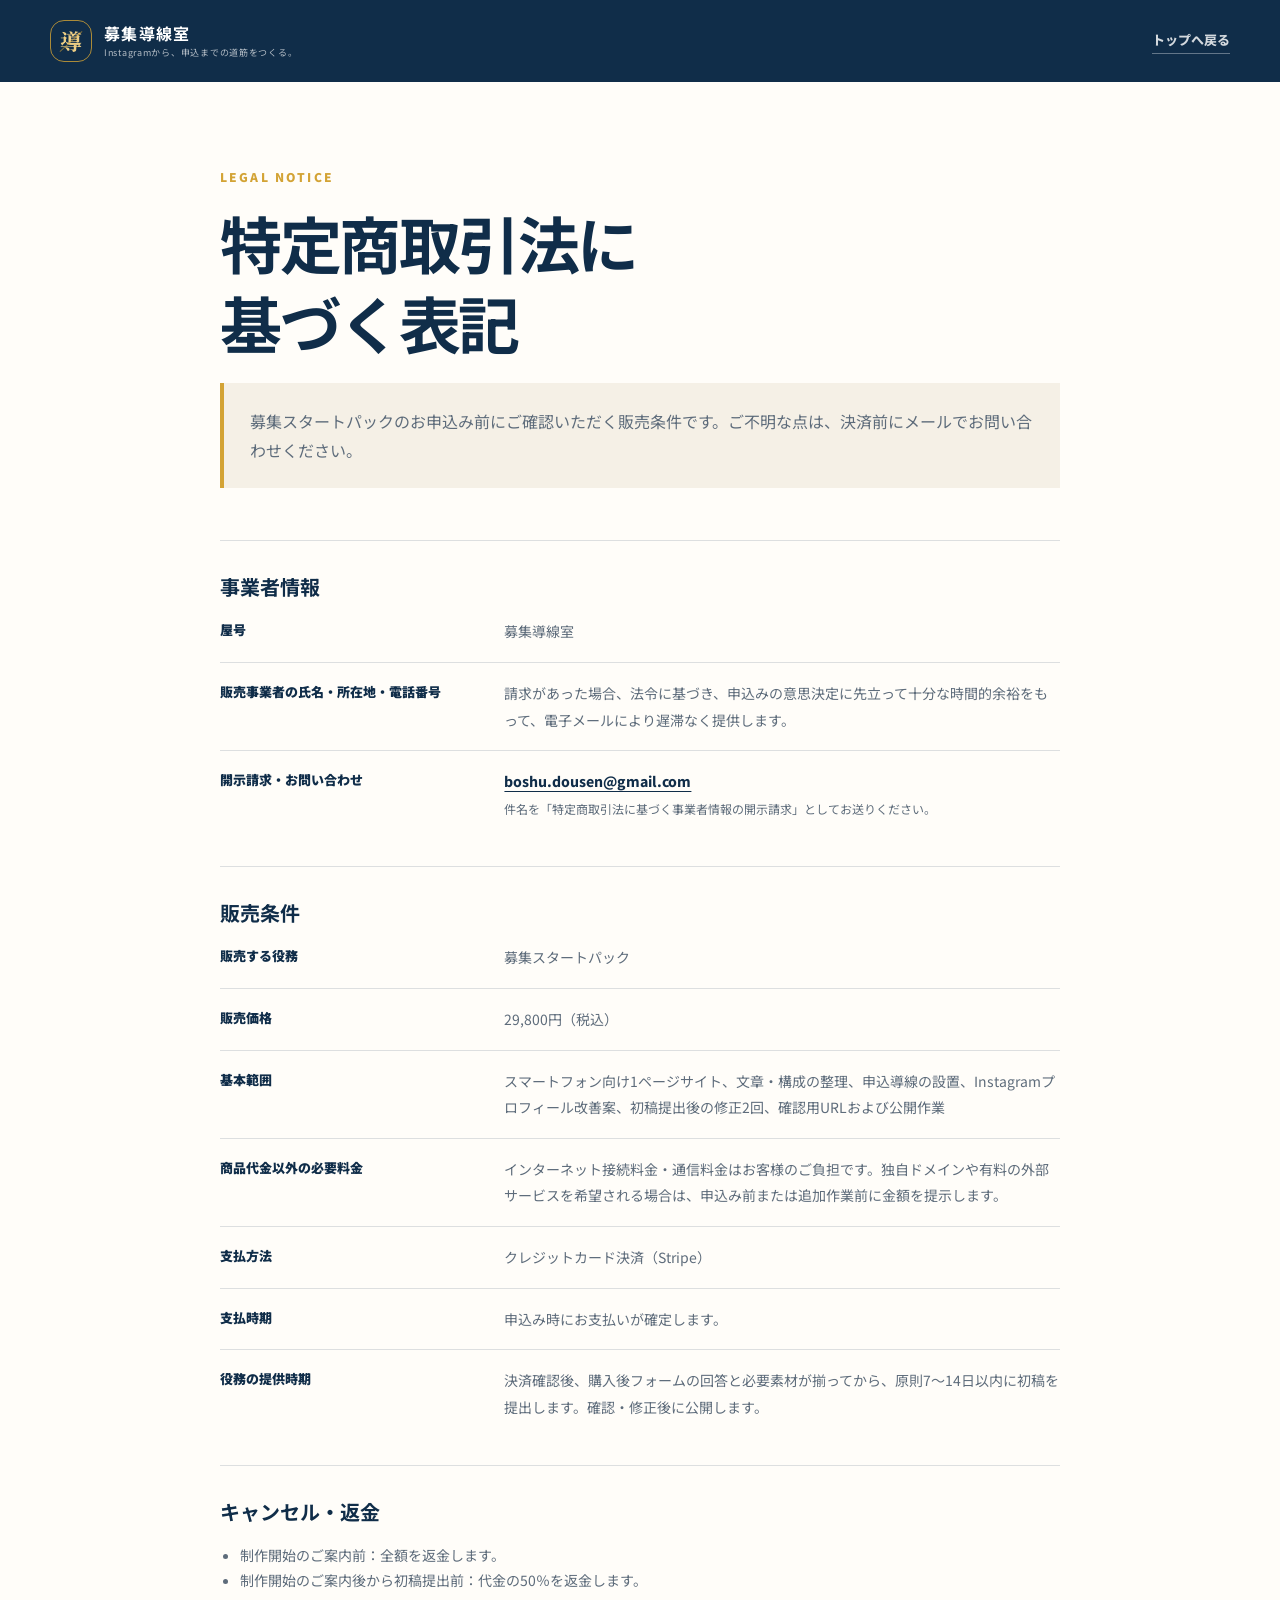
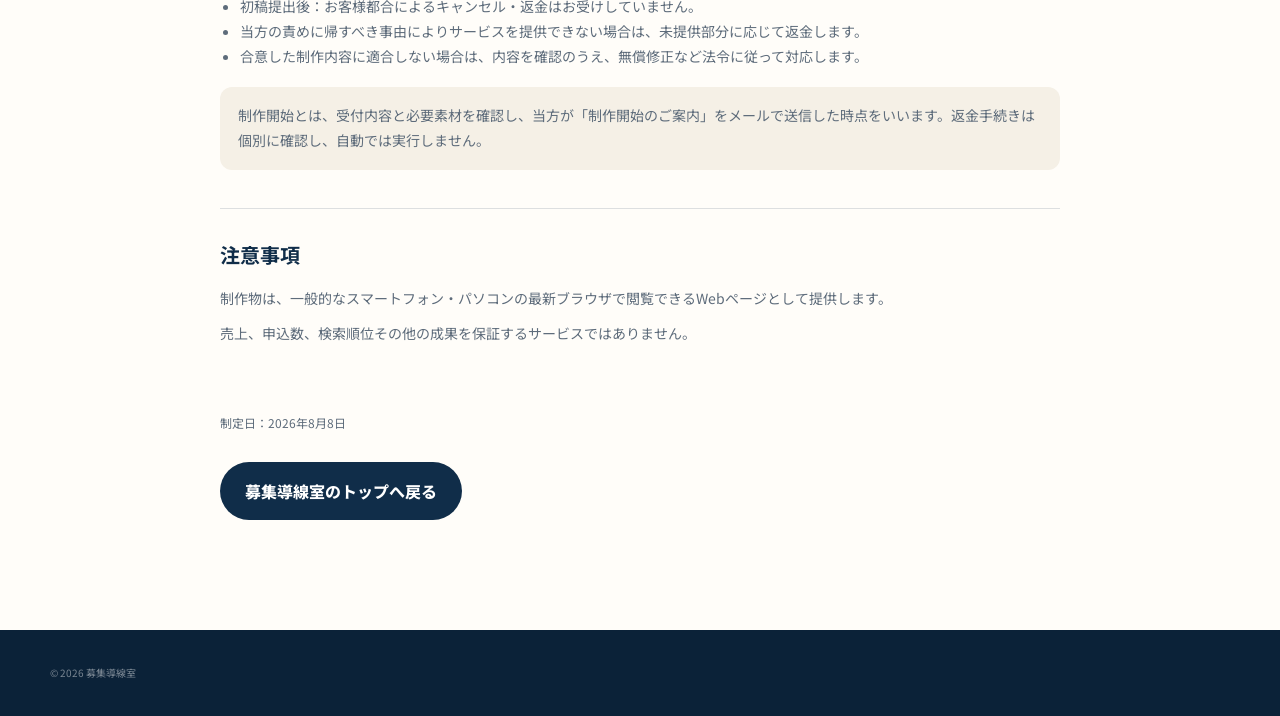
==== legal.html @ 4212cf49 "Add privacy-preserving legal notice" ====
<!doctype html>
<html lang="ja">
<head>
  <meta charset="utf-8">
  <meta name="viewport" content="width=device-width, initial-scale=1, viewport-fit=cover">
  <title>特定商取引法に基づく表記｜募集導線室</title>
  <meta name="description" content="募集導線室の販売条件、支払方法、提供時期、キャンセル・返金条件などをご案内します。">
  <meta name="theme-color" content="#102d49">
  <link rel="canonical" href="https://boshu-dousen.pages.dev/legal.html">
  <link rel="icon" href="favicon.svg" type="image/svg+xml">
  <link rel="preconnect" href="https://fonts.googleapis.com">
  <link rel="preconnect" href="https://fonts.gstatic.com" crossorigin>
  <link href="https://fonts.googleapis.com/css2?family=Noto+Sans+JP:wght@400;500;600;700;800;900&amp;family=Noto+Serif+JP:wght@600;700&amp;display=swap" rel="stylesheet">
  <link rel="stylesheet" href="styles.css?v=30">
</head>
<body class="policy-page">
  <a class="skip-link" href="#main">本文へ移動</a>
  <header class="policy-header">
    <div class="wrap policy-header-inner">
      <a class="brand" href="/" aria-label="募集導線室 トップへ戻る">
        <span class="brand-mark" aria-hidden="true">導</span>
        <span class="brand-copy"><strong>募集導線室</strong><small>Instagramから、申込までの道筋をつくる。</small></span>
      </a>
      <a class="policy-back" href="/">トップへ戻る</a>
    </div>
  </header>

  <main id="main" class="policy-main">
    <article class="wrap policy-article commerce-article">
      <p class="section-label">LEGAL NOTICE</p>
      <h1>特定商取引法に<br>基づく表記</h1>
      <p class="policy-lead">募集スタートパックのお申込み前にご確認いただく販売条件です。ご不明な点は、決済前にメールでお問い合わせください。</p>

      <section>
        <h2>事業者情報</h2>
        <dl class="commerce-list">
          <div><dt>屋号</dt><dd>募集導線室</dd></div>
          <div><dt>販売事業者の氏名・所在地・電話番号</dt><dd>請求があった場合、法令に基づき、申込みの意思決定に先立って十分な時間的余裕をもって、電子メールにより遅滞なく提供します。</dd></div>
          <div><dt>開示請求・お問い合わせ</dt><dd><a href="mailto:boshu.dousen@gmail.com?subject=%E7%89%B9%E5%AE%9A%E5%95%86%E5%8F%96%E5%BC%95%E6%B3%95%E3%81%AB%E5%9F%BA%E3%81%A5%E3%81%8F%E4%BA%8B%E6%A5%AD%E8%80%85%E6%83%85%E5%A0%B1%E3%81%AE%E9%96%8B%E7%A4%BA%E8%AB%8B%E6%B1%82">boshu.dousen@gmail.com</a><br><small>件名を「特定商取引法に基づく事業者情報の開示請求」としてお送りください。</small></dd></div>
        </dl>
      </section>

      <section>
        <h2>販売条件</h2>
        <dl class="commerce-list">
          <div><dt>販売する役務</dt><dd>募集スタートパック</dd></div>
          <div><dt>販売価格</dt><dd>29,800円（税込）</dd></div>
          <div><dt>基本範囲</dt><dd>スマートフォン向け1ページサイト、文章・構成の整理、申込導線の設置、Instagramプロフィール改善案、初稿提出後の修正2回、確認用URLおよび公開作業</dd></div>
          <div><dt>商品代金以外の必要料金</dt><dd>インターネット接続料金・通信料金はお客様のご負担です。独自ドメインや有料の外部サービスを希望される場合は、申込み前または追加作業前に金額を提示します。</dd></div>
          <div><dt>支払方法</dt><dd>クレジットカード決済（Stripe）</dd></div>
          <div><dt>支払時期</dt><dd>申込み時にお支払いが確定します。</dd></div>
          <div><dt>役務の提供時期</dt><dd>決済確認後、購入後フォームの回答と必要素材が揃ってから、原則7〜14日以内に初稿を提出します。確認・修正後に公開します。</dd></div>
        </dl>
      </section>

      <section>
        <h2>キャンセル・返金</h2>
        <ul>
          <li>制作開始のご案内前：全額を返金します。</li>
          <li>制作開始のご案内後から初稿提出前：代金の50％を返金します。</li>
          <li>初稿提出後：お客様都合によるキャンセル・返金はお受けしていません。</li>
          <li>当方の責めに帰すべき事由によりサービスを提供できない場合は、未提供部分に応じて返金します。</li>
          <li>合意した制作内容に適合しない場合は、内容を確認のうえ、無償修正など法令に従って対応します。</li>
        </ul>
        <p class="commerce-note">制作開始とは、受付内容と必要素材を確認し、当方が「制作開始のご案内」をメールで送信した時点をいいます。返金手続きは個別に確認し、自動では実行しません。</p>
      </section>

      <section>
        <h2>注意事項</h2>
        <p>制作物は、一般的なスマートフォン・パソコンの最新ブラウザで閲覧できるWebページとして提供します。</p>
        <p>売上、申込数、検索順位その他の成果を保証するサービスではありません。</p>
      </section>

      <p class="policy-date">制定日：2026年8月8日</p>
      <a class="button button-navy" href="/">募集導線室のトップへ戻る</a>
    </article>
  </main>

  <footer class="site-footer policy-footer">
    <div class="wrap">
      <p>© 2026 募集導線室</p>
    </div>
  </footer>
</body>
</html>
---- styles.css ----
:root {
  --navy: #102d49;
  --navy-2: #0b2238;
  --navy-3: #183b5d;
  --gold: #d3a335;
  --gold-2: #efcf84;
  --ivory: #f5f0e6;
  --ivory-2: #ece4d5;
  --paper: #fffdf9;
  --white: #ffffff;
  --ink: #102d49;
  --muted: #5e6c7b;
  --line: rgba(16,45,73,.14);
  --shadow: 0 18px 55px rgba(10,33,54,.12);
  --radius: 26px;
  --wrap: min(1180px, calc(100% - 48px));
  --font-sans: "Noto Sans JP", system-ui, -apple-system, BlinkMacSystemFont, "Segoe UI", sans-serif;
  --font-serif: "Noto Serif JP", serif;
}

* { box-sizing: border-box; }
html { scroll-behavior: smooth; overflow-x: clip; }
body { margin: 0; overflow-x: clip; font-family: var(--font-sans); color: var(--ink); background: var(--paper); line-height: 1.8; -webkit-font-smoothing: antialiased; }
body.menu-open { overflow: hidden; }
a { color: inherit; text-decoration: none; }
img, svg { display: block; max-width: 100%; }
button { font: inherit; }
h1,h2,h3,p { margin-top: 0; }
ul,ol { margin-top: 0; }
.wrap { width: var(--wrap); margin-inline: auto; }
.sr-only { position: absolute; width: 1px; height: 1px; padding: 0; margin: -1px; overflow: hidden; clip: rect(0,0,0,0); white-space: nowrap; border: 0; }
.skip-link { position: fixed; left: 12px; top: -100px; z-index: 9999; background: var(--gold); color: var(--navy); padding: 10px 16px; border-radius: 8px; font-weight: 800; }
.skip-link:focus { top: 12px; }

.site-header { position: fixed; inset: 0 0 auto; z-index: 1000; background: rgba(16,45,73,.9); backdrop-filter: blur(18px); border-bottom: 1px solid rgba(255,255,255,.08); color: var(--white); transition: .25s ease; }
.site-header.scrolled { box-shadow: 0 8px 30px rgba(0,0,0,.14); }
.header-inner { width: min(1240px, calc(100% - 36px)); min-height: 82px; margin: auto; display: flex; align-items: center; justify-content: space-between; gap: 28px; }
.brand { display: inline-flex; align-items: center; gap: 12px; }
.brand-mark { width: 42px; height: 42px; border: 1px solid rgba(211,163,53,.8); border-radius: 14px; display: grid; place-items: center; color: var(--gold-2); font-family: var(--font-serif); font-size: 22px; font-weight: 700; position: relative; overflow: hidden; }
.brand-mark::after { content: ""; position: absolute; width: 30px; height: 1px; background: var(--gold); transform: rotate(-42deg); opacity: .55; }
.brand-copy { display: grid; line-height: 1.2; }
.brand-copy strong { font-size: 16px; letter-spacing: .08em; }
.brand-copy small { margin-top: 5px; font-size: 9px; letter-spacing: .08em; color: rgba(255,255,255,.68); }
.global-nav { display: flex; align-items: center; gap: 24px; font-size: 13px; font-weight: 700; }
.global-nav > a:not(.nav-cta) { color: rgba(255,255,255,.78); transition: color .2s ease; }
.global-nav > a:not(.nav-cta):hover { color: var(--gold-2); }
.nav-cta { background: var(--gold); color: var(--navy); padding: 11px 18px; border-radius: 999px; }
.menu-button { display: none; width: 44px; height: 44px; border: 0; background: transparent; position: relative; }
.menu-button span:not(.sr-only) { position: absolute; left: 9px; width: 26px; height: 2px; background: var(--white); border-radius: 3px; transition: .25s ease; }
.menu-button span:nth-child(1) { top: 13px; }
.menu-button span:nth-child(2) { top: 21px; }
.menu-button span:nth-child(3) { top: 29px; }
.menu-button[aria-expanded="true"] span:nth-child(1) { transform: translateY(8px) rotate(45deg); }
.menu-button[aria-expanded="true"] span:nth-child(2) { opacity: 0; }
.menu-button[aria-expanded="true"] span:nth-child(3) { transform: translateY(-8px) rotate(-45deg); }

.section-dark { background: var(--navy); color: var(--white); }
.section-light { background: var(--paper); }
.section-ivory { background: var(--ivory); }
.section-gold { background: var(--gold); color: var(--navy); }
.section-label { margin-bottom: 14px; font-size: 12px; font-weight: 900; letter-spacing: .18em; color: var(--gold); }
.section-label-gold { color: var(--gold-2); }
.section-heading { max-width: 820px; margin-bottom: 56px; }
.section-heading h2 { margin-bottom: 20px; font-size: clamp(34px, 5vw, 60px); line-height: 1.35; letter-spacing: -.04em; font-weight: 900; }
.section-heading h2 em { font-style: normal; color: var(--gold); }
.section-heading > p:last-child { max-width: 720px; color: var(--muted); font-size: 16px; }
.section-dark .section-heading > p:last-child { color: rgba(255,255,255,.7); }
.section-heading-row { max-width: none; display: grid; grid-template-columns: 1.1fr .9fr; align-items: end; gap: 80px; }
.section-heading-row > p:last-child { margin-bottom: 11px; }

.hero { position: relative; overflow: hidden; padding: 178px 0 48px; }
.hero::before { content: ""; position: absolute; inset: 0; background: radial-gradient(circle at 76% 22%, rgba(211,163,53,.16), transparent 28%), linear-gradient(115deg, transparent 54%, rgba(255,255,255,.025) 54% 55%, transparent 55%); pointer-events: none; }
.hero-grid { position: relative; display: grid; grid-template-columns: 1.05fr .95fr; align-items: center; min-height: 600px; gap: 48px; }
.eyebrow { display: flex; align-items: center; gap: 12px; margin-bottom: 24px; color: var(--gold-2); font-size: 13px; font-weight: 800; letter-spacing: .12em; }
.eyebrow span { width: 36px; height: 1px; background: var(--gold); }
.hero h1 { margin-bottom: 28px; font-size: clamp(48px, 6.3vw, 80px); line-height: 1.22; letter-spacing: -.055em; font-weight: 900; }
.hero h1 em { display: inline-block; font-style: normal; color: var(--gold-2); }
.hero-lead { max-width: 650px; color: rgba(255,255,255,.78); font-size: 17px; line-height: 2; }
.hero-actions { display: flex; align-items: center; gap: 28px; margin-top: 38px; }
.button { min-height: 54px; padding: 14px 24px; border: 1px solid transparent; border-radius: 999px; display: inline-flex; justify-content: center; align-items: center; gap: 14px; font-weight: 800; cursor: pointer; transition: transform .2s ease, box-shadow .2s ease, background .2s ease; }
.button:hover { transform: translateY(-2px); }
.button-gold { background: var(--gold); color: var(--navy); box-shadow: 0 12px 28px rgba(211,163,53,.18); }
.button-gold:hover { background: var(--gold-2); box-shadow: 0 16px 36px rgba(211,163,53,.26); }
.button-navy { background: var(--navy); color: var(--white); }
.button-white { background: rgba(255,255,255,.8); color: var(--navy); border-color: rgba(16,45,73,.12); }
.button-outline-light { background: transparent; border-color: rgba(255,255,255,.26); color: var(--white); }
.button-outline-light:hover { border-color: var(--gold); background: rgba(255,255,255,.04); }
.button-full { width: 100%; }
.price-card .button + .button { margin-top: 10px; }
.text-link { font-size: 14px; font-weight: 800; color: rgba(255,255,255,.75); border-bottom: 1px solid rgba(255,255,255,.24); padding-bottom: 4px; }
.microcopy { margin: 18px 0 0; color: rgba(255,255,255,.52); font-size: 12px; }
.hero-visual { min-height: 550px; position: relative; }
.orbit { position: absolute; border: 1px solid rgba(211,163,53,.28); border-radius: 50%; }
.orbit-one { width: 470px; height: 470px; top: 28px; right: 5px; }
.orbit-two { width: 340px; height: 340px; top: 95px; right: 70px; border-style: dashed; }
.hero-card { position: absolute; z-index: 2; width: 190px; min-height: 132px; padding: 24px; border: 1px solid rgba(255,255,255,.18); background: rgba(255,255,255,.08); backdrop-filter: blur(12px); border-radius: 22px; box-shadow: 0 20px 55px rgba(0,0,0,.15); }
.hero-card strong { display: block; font-size: 20px; margin: 9px 0 3px; }
.hero-card small { color: rgba(255,255,255,.65); }
.card-kicker { color: var(--gold-2); font-size: 11px; font-weight: 900; letter-spacing: .18em; }
.card-instagram { top: 55px; left: 12px; transform: rotate(-3deg); }
.card-page { top: 190px; right: 38px; transform: rotate(2deg); background: rgba(211,163,53,.15); }
.card-apply { bottom: 34px; left: 76px; transform: rotate(-1deg); }
.route-svg { position: absolute; inset: 0; width: 100%; height: 100%; }
.route-svg path { fill: none; stroke: var(--gold); stroke-width: 2.5; stroke-dasharray: 6 9; }
.route-svg circle { fill: var(--gold-2); }
.price-ticket { position: absolute; z-index: 3; right: 2px; bottom: 20px; width: 215px; padding: 20px; border-radius: 20px; background: var(--ivory); color: var(--navy); box-shadow: var(--shadow); transform: rotate(3deg); }
.price-ticket > span { font-size: 11px; font-weight: 800; }
.price-ticket > strong { display: block; margin: 7px 0 13px; font-size: 31px; line-height: 1.2; }
.price-ticket > strong small { font-size: 11px; }
.price-ticket > div { display: flex; gap: 5px; flex-wrap: wrap; }
.price-ticket b { padding: 4px 8px; border-radius: 99px; background: var(--navy); color: var(--white); font-size: 8px; }
.hero-proof { position: relative; margin-top: 45px; display: grid; grid-template-columns: repeat(4,1fr); border-top: 1px solid rgba(255,255,255,.14); border-bottom: 1px solid rgba(255,255,255,.14); }
.hero-proof > div { padding: 23px 20px; display: flex; align-items: center; gap: 12px; border-right: 1px solid rgba(255,255,255,.12); }
.hero-proof > div:last-child { border-right: 0; }
.hero-proof span { color: var(--gold); font-size: 10px; font-weight: 900; }
.hero-proof strong { font-size: 13px; }

.problem { padding: 120px 0; }
.problem-grid { display: grid; grid-template-columns: repeat(3,1fr); gap: 18px; }
.problem-card { min-height: 220px; padding: 30px; border: 1px solid var(--line); border-radius: var(--radius); background: var(--white); transition: transform .25s ease, box-shadow .25s ease, border-color .25s ease; }
.problem-card:hover { transform: translateY(-5px); box-shadow: var(--shadow); border-color: rgba(211,163,53,.4); }
.problem-card > span { color: var(--gold); font-size: 12px; font-weight: 900; }
.problem-card h3 { margin: 34px 0 12px; font-size: 19px; line-height: 1.55; }
.problem-card p { color: var(--muted); font-size: 13px; }
.problem-card-accent { background: var(--navy); color: var(--white); border-color: transparent; }
.problem-card-accent p { color: rgba(255,255,255,.65); }

.outcome { padding: 120px 0; }
.outcome-grid { display: grid; grid-template-columns: .9fr 1.1fr; gap: 85px; align-items: center; }
.outcome-route { padding: 28px; border-radius: 34px; background: var(--white); box-shadow: var(--shadow); }
.outcome-route article { padding: 18px 22px; border: 1px solid var(--line); border-radius: 18px; display: grid; grid-template-columns: 80px 1fr; column-gap: 16px; align-items: center; }
.outcome-route article span { grid-row: 1 / span 2; color: var(--gold); font-size: 10px; font-weight: 900; letter-spacing: .1em; }
.outcome-route h3 { margin: 0; font-size: 18px; }
.outcome-route p { margin: 2px 0 0; color: var(--muted); font-size: 12px; }
.outcome-route > i { display: block; text-align: center; height: 24px; color: var(--gold); font-style: normal; }
.outcome-route .outcome-final { background: var(--navy); color: var(--white); border-color: transparent; }
.outcome-route .outcome-final p { color: rgba(255,255,255,.65); }

.service { padding: 120px 0; }
.service-grid { display: grid; grid-template-columns: repeat(3,1fr); gap: 18px; }
.service-card { position: relative; min-height: 272px; padding: 32px; border: 1px solid var(--line); border-radius: var(--radius); background: var(--white); overflow: hidden; }
.service-no { position: absolute; top: 24px; right: 26px; color: rgba(16,45,73,.22); font-size: 12px; font-weight: 900; }
.service-icon { width: 52px; height: 52px; display: grid; place-items: center; border-radius: 17px; background: var(--navy); color: var(--gold-2); font-size: 18px; font-weight: 900; }
.service-card h3 { margin: 28px 0 12px; font-size: 20px; }
.service-card p { color: var(--muted); font-size: 13px; }
.service-card-wide { grid-column: span 3; min-height: auto; display: grid; grid-template-columns: 52px 1fr; gap: 24px; align-items: center; background: var(--ivory); }
.service-card-wide h3 { margin: 0 0 8px; }

.works { padding: 120px 0; }
.works-grid { display: grid; grid-template-columns: repeat(2,1fr); gap: 26px; }
.work-card { overflow: hidden; border-radius: 30px; background: var(--navy-3); border: 1px solid rgba(255,255,255,.11); }
.work-preview { margin: 18px; height: 365px; border-radius: 22px; overflow: hidden; box-shadow: 0 24px 65px rgba(0,0,0,.22); }
.browser-bar { height: 34px; display: flex; align-items: center; gap: 6px; padding-inline: 14px; background: rgba(255,255,255,.86); }
.browser-bar i { width: 7px; height: 7px; border-radius: 50%; background: rgba(16,45,73,.2); }
.mini-site { height: calc(100% - 34px); padding: 42px 38px; }
.work-preview-green .mini-site { background: linear-gradient(145deg, #eff5eb, #dcead4); color: #23442f; }
.work-preview-blue .mini-site { background: linear-gradient(145deg, #0e315a, #091d36); color: white; }
.mini-label { display: block; margin-bottom: 26px; font-size: 10px; letter-spacing: .12em; font-weight: 900; opacity: .72; }
.mini-site strong { display: block; font-size: clamp(25px, 3.4vw, 38px); line-height: 1.35; }
.mini-site p { margin: 18px 0 24px; font-size: 12px; opacity: .72; }
.mini-site b { display: inline-block; padding: 10px 15px; border-radius: 999px; background: var(--gold); color: var(--navy); font-size: 10px; }
.work-body { padding: 18px 34px 38px; }
.work-meta { display: flex; gap: 8px; margin-bottom: 16px; }
.work-meta span { padding: 5px 10px; border-radius: 99px; background: rgba(255,255,255,.09); color: var(--gold-2); font-size: 9px; font-weight: 800; }
.work-body h3 { margin-bottom: 14px; font-size: 27px; }
.work-body > p { color: rgba(255,255,255,.68); font-size: 13px; }
.work-body ul { padding-left: 18px; margin: 20px 0 28px; color: rgba(255,255,255,.86); font-size: 13px; }

.change { padding: 120px 0; }
.change-table { overflow: hidden; border: 1px solid rgba(16,45,73,.12); border-radius: 28px; background: var(--white); box-shadow: var(--shadow); }
.change-head, .change-row { display: grid; grid-template-columns: 1fr 1fr; }
.change-head span { padding: 18px 28px; font-weight: 900; background: var(--navy); color: var(--white); }
.change-head span:last-child { background: var(--gold); color: var(--navy); }
.change-row > div { padding: 25px 28px; border-bottom: 1px solid var(--line); font-weight: 700; }
.change-row > div:first-child { border-right: 1px solid var(--line); color: var(--muted); }
.change-row:last-child > div { border-bottom: 0; }
.change-row i { width: 28px; height: 28px; margin-right: 12px; display: inline-grid; place-items: center; border-radius: 50%; background: rgba(16,45,73,.08); font-style: normal; }
.change-row > div:last-child i { background: var(--gold); color: var(--navy); }

.fit { padding: 120px 0; }
.fit-grid { display: grid; grid-template-columns: repeat(2,1fr); gap: 22px; }
.fit-panel { padding: 46px; border-radius: 30px; }
.fit-panel h2 { font-size: 30px; line-height: 1.45; }
.fit-panel ul { list-style: none; padding: 0; margin: 30px 0 0; }
.fit-panel li { padding: 13px 0 13px 36px; position: relative; border-bottom: 1px solid rgba(16,45,73,.1); font-weight: 700; }
.fit-panel li::before { position: absolute; left: 0; top: 13px; width: 23px; height: 23px; display: grid; place-items: center; border-radius: 50%; font-size: 12px; font-weight: 900; }
.fit-yes { background: var(--ivory); }
.fit-yes li::before { content: "✓"; background: var(--gold); }
.fit-no { border: 1px solid var(--line); background: var(--white); }
.fit-no li::before { content: "−"; background: rgba(16,45,73,.08); }
.fit-no > p:last-child { margin: 26px 0 0; color: var(--muted); font-size: 12px; }

.price { padding: 120px 0; }
.price-grid { display: grid; grid-template-columns: .9fr 1.1fr; gap: 80px; align-items: center; }
.price-copy h2 { font-size: clamp(38px, 5.5vw, 64px); line-height: 1.35; letter-spacing: -.04em; }
.price-copy h2 em { font-style: normal; color: var(--gold-2); }
.price-copy > p { color: rgba(255,255,255,.7); }
.price-notes { display: flex; flex-wrap: wrap; gap: 8px; margin-top: 30px; }
.price-notes span { padding: 8px 12px; border: 1px solid rgba(255,255,255,.18); border-radius: 99px; font-size: 11px; font-weight: 800; }
.price-card { padding: 42px; border-radius: 32px; background: var(--ivory); color: var(--navy); box-shadow: 0 28px 75px rgba(0,0,0,.22); }
.price-card-top { display: flex; justify-content: space-between; align-items: center; gap: 20px; }
.price-card-top > span { font-size: 18px; font-weight: 900; }
.price-card-top b { padding: 6px 10px; border-radius: 99px; background: var(--gold); font-size: 10px; }
.price-main { display: flex; align-items: flex-end; gap: 10px; margin: 20px 0 28px; }
.price-main strong { font-size: clamp(58px, 7vw, 82px); line-height: 1; letter-spacing: -.05em; }
.price-main span { padding-bottom: 7px; font-size: 12px; font-weight: 800; line-height: 1.4; }
.price-card ul { list-style: none; padding: 0; margin-bottom: 30px; display: grid; grid-template-columns: 1fr 1fr; gap: 12px; }
.price-card li { padding-left: 25px; position: relative; font-size: 12px; font-weight: 700; }
.price-card li::before { content: "✓"; position: absolute; left: 0; color: var(--gold); font-weight: 900; }
.price-card > p:last-child { margin: 16px 0 0; text-align: center; color: var(--muted); font-size: 10px; }
.extra-cost { margin-top: 26px; display: grid; grid-template-columns: 1fr 1fr; gap: 18px; }
.extra-cost > div { padding: 28px; border: 1px solid rgba(255,255,255,.12); border-radius: 22px; background: rgba(255,255,255,.04); }
.extra-cost h3 { margin-bottom: 8px; font-size: 15px; }
.extra-cost strong { display: block; color: var(--gold-2); font-size: 28px; }
.extra-cost p { margin-bottom: 0; color: rgba(255,255,255,.6); font-size: 11px; }

.flow { padding: 120px 0; }
.flow-list { list-style: none; padding: 0; margin: 0; display: grid; grid-template-columns: 1fr 1fr; gap: 16px; counter-reset: flow; }
.flow-list li { min-height: 150px; padding: 28px; display: grid; grid-template-columns: 58px 1fr; gap: 20px; border: 1px solid var(--line); border-radius: 24px; background: var(--white); }
.flow-list li > span { width: 52px; height: 52px; display: grid; place-items: center; border-radius: 16px; background: var(--navy); color: var(--gold-2); font-size: 12px; font-weight: 900; }
.flow-list h3 { margin: 3px 0 9px; font-size: 18px; }
.flow-list p { margin: 0; color: var(--muted); font-size: 12px; }

.assurance { padding: 110px 0; }
.assurance-grid { display: grid; grid-template-columns: repeat(4,1fr); gap: 15px; }
.assurance-grid article { padding: 27px; border-radius: 22px; background: var(--white); border: 1px solid rgba(16,45,73,.09); }
.assurance-grid span { color: var(--gold); font-size: 11px; font-weight: 900; }
.assurance-grid h3 { margin: 30px 0 10px; font-size: 17px; }
.assurance-grid p { margin: 0; color: var(--muted); font-size: 12px; }

.faq { padding: 120px 0; }
.faq-grid { display: grid; grid-template-columns: .75fr 1.25fr; gap: 80px; align-items: start; }
.faq-list { border-top: 1px solid var(--line); }
details { border-bottom: 1px solid var(--line); }
summary { list-style: none; padding: 22px 52px 22px 0; position: relative; font-weight: 800; cursor: pointer; }
summary::-webkit-details-marker { display: none; }
summary::after { content: "+"; position: absolute; right: 5px; top: 16px; width: 34px; height: 34px; display: grid; place-items: center; border-radius: 50%; background: var(--ivory); color: var(--navy); font-size: 20px; transition: transform .25s ease; }
details[open] summary::after { transform: rotate(45deg); background: var(--gold); }
details p { padding: 0 52px 23px 0; margin: 0; color: var(--muted); font-size: 13px; }

.about { padding: 120px 0; }
.about-grid { display: grid; grid-template-columns: .55fr 1.45fr; gap: 90px; align-items: center; }
.about-mark { height: 360px; position: relative; display: grid; place-items: center; }
.about-mark span { width: 210px; height: 210px; display: grid; place-items: center; border: 1px solid var(--gold); border-radius: 50%; color: var(--gold-2); font-family: var(--font-serif); font-size: 84px; }
.about-mark i { position: absolute; width: 300px; height: 1px; background: linear-gradient(90deg, transparent, var(--gold), transparent); transform: rotate(-42deg); }
.about-points { display: flex; flex-wrap: wrap; gap: 8px; }
.about-points span { padding: 8px 12px; border-radius: 99px; background: rgba(255,255,255,.08); font-size: 11px; font-weight: 800; }

.contact { padding: 105px 0; }
.contact-grid { display: grid; grid-template-columns: 1fr .85fr; gap: 80px; align-items: center; }
.contact-copy h2 { font-size: clamp(36px, 5vw, 57px); line-height: 1.38; letter-spacing: -.04em; }
.contact-copy > p { max-width: 680px; }
.contact-notes { display: flex; flex-wrap: wrap; gap: 8px; margin-top: 27px; }
.contact-notes span { padding: 8px 13px; border-radius: 99px; background: rgba(16,45,73,.12); font-size: 11px; font-weight: 900; }
.contact-card { padding: 34px; border-radius: 28px; background: var(--paper); box-shadow: var(--shadow); }
.contact-card h3 { margin-bottom: 8px; font-size: 22px; }
.contact-card > p { color: var(--muted); font-size: 12px; }
.message-box { margin: 20px 0 16px; padding: 18px; min-height: 140px; white-space: pre-line; border: 1px dashed rgba(16,45,73,.26); border-radius: 16px; background: var(--ivory); font-size: 12px; line-height: 1.85; }
.contact-card .button + .button { margin-top: 10px; }
.copy-status { min-height: 1.5em; margin: 10px 0 0; text-align: center; color: var(--navy); font-size: 11px; font-weight: 800; }

.site-footer { padding: 54px 0 92px; background: var(--navy-2); color: var(--white); }
.footer-grid { display: grid; grid-template-columns: 1.3fr 1fr; gap: 34px; align-items: end; }
.brand-footer .brand-copy small { color: rgba(255,255,255,.5); }
.site-footer nav { display: flex; justify-content: flex-end; flex-wrap: wrap; gap: 20px; font-size: 12px; font-weight: 700; color: rgba(255,255,255,.68); }
.site-footer p { margin: 0; color: rgba(255,255,255,.45); font-size: 10px; }
.site-footer > .wrap > small { text-align: right; color: rgba(255,255,255,.45); }
.mobile-cta { display: none; }

.reveal { opacity: 1; transform: none; }
.js .reveal { opacity: 0; transform: translateY(24px); transition: opacity .75s ease, transform .75s ease; }
.js .reveal.is-visible { opacity: 1; transform: none; }

@media (prefers-reduced-motion: reduce) {
  html { scroll-behavior: auto; }
  *, *::before, *::after { animation-duration: .01ms !important; animation-iteration-count: 1 !important; transition-duration: .01ms !important; }
  .js .reveal { opacity: 1; transform: none; }
}

@media (max-width: 980px) {
  :root { --wrap: min(100% - 36px, 760px); }
  .header-inner { min-height: 72px; }
  .brand-copy small { display: none; }
  .menu-button { display: block; z-index: 2; }
  .global-nav { position: fixed; inset: 0; padding: 110px 28px 34px; display: flex; flex-direction: column; align-items: stretch; gap: 0; background: var(--navy); opacity: 0; visibility: hidden; pointer-events: none; transition: opacity .25s ease, visibility .25s ease; }
  .global-nav.open { opacity: 1; visibility: visible; pointer-events: auto; }
  .global-nav > a { padding: 15px 4px; border-bottom: 1px solid rgba(255,255,255,.09); font-size: 17px; }
  .global-nav .nav-cta { margin-top: 22px; text-align: center; border-bottom: 0; }
  .hero { padding-top: 128px; }
  .hero-grid, .outcome-grid, .price-grid, .faq-grid, .about-grid, .contact-grid { grid-template-columns: 1fr; }
  .hero-grid { min-height: 0; }
  .hero-visual { min-height: 520px; margin-top: 30px; }
  .hero-proof { grid-template-columns: 1fr 1fr; }
  .hero-proof > div:nth-child(2) { border-right: 0; }
  .hero-proof > div:nth-child(-n+2) { border-bottom: 1px solid rgba(255,255,255,.12); }
  .problem-grid, .service-grid { grid-template-columns: 1fr 1fr; }
  .service-card-wide { grid-column: span 2; }
  .section-heading-row { grid-template-columns: 1fr; gap: 0; }
  .works-grid, .fit-grid { grid-template-columns: 1fr; }
  .work-preview { height: 420px; }
  .price-grid { gap: 50px; }
  .assurance-grid { grid-template-columns: 1fr 1fr; }
  .faq-grid { gap: 24px; }
  .about-grid { gap: 20px; }
  .about-mark { height: 280px; }
}

@media (max-width: 640px) {
  :root { --wrap: calc(100% - 28px); --radius: 22px; }
  body { padding-bottom: 72px; }
  .site-header { position: absolute; }
  .header-inner { width: calc(100% - 24px); }
  .brand-mark { width: 38px; height: 38px; border-radius: 12px; font-size: 19px; }
  .hero { padding: 112px 0 36px; }
  .hero h1 { font-size: clamp(38px, 11.5vw, 52px); line-height: 1.28; overflow-wrap: anywhere; }
  .hero-lead { font-size: 14px; line-height: 1.9; }
  .hero-actions { align-items: stretch; flex-direction: column; gap: 17px; }
  .hero-actions .button { width: 100%; }
  .text-link { align-self: flex-start; }

  /* Mobile hero: use normal document flow to prevent overlap and text clipping. */
  .hero-grid { display: block; }
  .hero-copy { position: relative; z-index: 2; }
  .hero-visual {
    min-height: 0;
    margin: 44px 0 8px;
    transform: none;
    display: grid;
    grid-template-columns: 1fr 1fr;
    gap: 12px;
  }
  .orbit, .route-svg { display: none; }
  .hero-card, .price-ticket {
    position: static;
    width: auto;
    min-width: 0;
    min-height: 0;
    transform: none;
  }
  .hero-card {
    padding: 18px 16px;
    border-radius: 18px;
  }
  .hero-card strong { font-size: 16px; line-height: 1.45; overflow-wrap: anywhere; }
  .hero-card small { display: block; font-size: 11px; line-height: 1.65; overflow-wrap: anywhere; }
  .card-instagram, .card-page, .card-apply { inset: auto; }
  .card-apply { grid-column: 1; }
  .price-ticket {
    grid-column: 2;
    padding: 17px 15px;
    border-radius: 18px;
    align-self: stretch;
  }
  .hero-proof { margin-top: 30px; }
  .hero-proof { grid-template-columns: 1fr; }
  .hero-proof > div { border-right: 0; border-bottom: 1px solid rgba(255,255,255,.12); }
  .hero-proof > div:last-child { border-bottom: 0; }
  .problem, .outcome, .service, .works, .change, .fit, .price, .flow, .assurance, .faq, .about { padding: 82px 0; }
  .contact { padding: 78px 0; }
  .section-heading { margin-bottom: 38px; }
  .section-heading h2 { font-size: 35px; }
  .problem-grid, .service-grid, .flow-list, .assurance-grid { grid-template-columns: 1fr; }
  .problem-card { min-height: auto; }
  .service-card-wide { grid-column: auto; grid-template-columns: 52px 1fr; }
  .outcome-route { padding: 17px; }
  .outcome-route article { grid-template-columns: 63px 1fr; padding: 16px; }
  .works-grid { gap: 18px; }
  .work-preview { height: 310px; margin: 12px; }
  .mini-site { padding: 30px 26px; }
  .mini-site strong { font-size: 26px; }
  .work-body { padding: 14px 24px 28px; }
  .change-head, .change-row { grid-template-columns: 1fr; }
  .change-head span:first-child { display: none; }
  .change-head span:last-child { text-align: center; }
  .change-row > div { border-right: 0 !important; }
  .change-row > div:first-child { background: rgba(16,45,73,.025); font-size: 13px; }
  .fit-panel { padding: 30px 24px; }
  .price-card { padding: 28px 22px; }
  .price-main strong { font-size: 58px; }
  .price-card ul { grid-template-columns: 1fr; }
  .extra-cost { grid-template-columns: 1fr; }
  .flow-list li { min-height: auto; grid-template-columns: 50px 1fr; padding: 22px; }
  .flow-list li > span { width: 46px; height: 46px; }
  .assurance-grid article { padding: 24px; }
  .about-mark span { width: 170px; height: 170px; font-size: 68px; }
  .about-mark i { width: 240px; }
  .contact-card { padding: 25px 20px; }
  .footer-grid { grid-template-columns: 1fr; align-items: start; }
  .site-footer nav { justify-content: flex-start; }
  .site-footer > .wrap > small { text-align: left; }
  .mobile-cta { position: fixed; z-index: 900; left: 12px; right: 12px; bottom: max(10px, env(safe-area-inset-bottom)); min-height: 54px; display: flex; align-items: center; justify-content: center; gap: 12px; border-radius: 999px; background: var(--gold); color: var(--navy); box-shadow: 0 14px 40px rgba(0,0,0,.25); font-weight: 900; }
}


/* v2.4: Japanese typography and reliable Instagram handoff */
:where(h1,h2,h3,.hero-card strong,.hero-card small,.button,.price-ticket) {
  word-break: auto-phrase;
  overflow-wrap: normal;
  line-break: strict;
}
.hero-title-line { display: block; }
.hero-title-accent { color: var(--gold-2); }
.instagram-copy {
  width: 100%;
  margin-top: 10px;
  padding: 10px 12px;
  border: 0;
  background: transparent;
  color: var(--muted);
  text-decoration: underline;
  text-underline-offset: 4px;
  font-size: 11px;
  font-weight: 700;
  cursor: pointer;
}
.footer-instagram {
  justify-self: end;
  padding: 0;
  border: 0;
  background: transparent;
  color: rgba(255,255,255,.72);
  font: inherit;
  font-size: 12px;
  font-weight: 700;
  cursor: pointer;
}

@media (max-width: 640px) {
  .hero h1 {
    font-size: clamp(38px, 10.8vw, 48px);
    line-height: 1.34;
    letter-spacing: -.045em;
    word-break: keep-all;
    overflow-wrap: normal;
  }
  .hero-title-line { display: block; }
  .hero-title-accent { margin-top: .08em; }
  .eyebrow { font-size: 11px; letter-spacing: .08em; }
  .hero-visual {
    display: grid;
    grid-template-columns: 1fr;
    gap: 10px;
    margin-top: 38px;
  }
  .hero-card,
  .price-ticket {
    grid-column: 1 !important;
    width: 100%;
  }
  .hero-card {
    display: grid;
    grid-template-columns: 42px 1fr;
    column-gap: 12px;
    align-items: center;
    padding: 16px 18px;
  }
  .hero-card .card-kicker {
    grid-row: 1 / span 2;
    align-self: center;
    font-size: 11px;
  }
  .hero-card strong {
    margin: 0;
    font-size: 17px;
    line-height: 1.45;
    word-break: keep-all;
  }
  .hero-card small {
    font-size: 11px;
    line-height: 1.55;
    word-break: keep-all;
  }
  .price-ticket {
    margin-top: 2px;
    transform: none;
  }
  .price-ticket > strong { font-size: 34px; }
  .hero-proof strong { word-break: keep-all; }
  .section-heading h2,
  .contact-copy h2,
  .price-copy h2 {
    word-break: keep-all;
    overflow-wrap: normal;
    line-break: strict;
    text-wrap: balance;
  }
  .problem-card h3,
  .service-card h3,
  .work-body h3,
  .flow-list h3,
  .assurance-grid h3,
  .fit-panel h2 {
    word-break: keep-all;
    overflow-wrap: normal;
  }
  .footer-instagram { justify-self: start; }
}

/* v2.5 — mobile-first production hardening */
.instagram-profile-link {
  display: inline-flex;
  align-items: center;
  justify-content: center;
  width: 100%;
  margin-top: 10px;
  color: var(--navy);
  font-size: 13px;
  font-weight: 800;
  text-decoration: underline;
  text-underline-offset: 4px;
}

@media (max-width: 640px) {
  html { scroll-padding-top: 16px; }
  body { overflow-x: hidden; }
  .wrap { width: calc(100% - 32px); }
  .site-header { position: relative; background: var(--navy); }
  .header-inner { min-height: 66px; }
  .brand-copy strong { font-size: 15px; }
  .hero { padding: 48px 0 34px; }
  .hero-grid { display: flex; flex-direction: column; gap: 34px; }
  .hero-copy { width: 100%; }
  .eyebrow { margin-bottom: 20px; }
  .hero h1 {
    margin: 0;
    font-size: clamp(36px, 10.2vw, 46px);
    line-height: 1.28;
    letter-spacing: -.055em;
    word-break: keep-all;
  }
  .hero-title-line { display: block; white-space: normal; }
  .hero-title-accent { margin-top: 6px; }
  .hero-lead { margin-top: 22px; font-size: 14px; line-height: 1.9; }
  .hero-actions { margin-top: 24px; }
  .hero-visual {
    display: flex;
    flex-direction: column;
    gap: 10px;
    width: 100%;
    min-height: 0;
    margin: 0;
  }
  .hero-card,
  .price-ticket {
    position: relative !important;
    inset: auto !important;
    transform: none !important;
    width: 100% !important;
    min-height: 0 !important;
    box-sizing: border-box;
  }
  .hero-card {
    display: grid;
    grid-template-columns: 42px minmax(0,1fr);
    grid-template-rows: auto auto;
    gap: 2px 10px;
    padding: 17px 18px;
  }
  .hero-card .card-kicker { grid-row: 1 / 3; margin: 0; align-self: center; }
  .hero-card strong { margin: 0; font-size: 17px; line-height: 1.4; white-space: nowrap; }
  .hero-card small { font-size: 12px; line-height: 1.55; white-space: nowrap; }
  .price-ticket { padding: 20px 18px; }
  .price-ticket > span { font-size: 12px; }
  .price-ticket > strong { font-size: 36px; line-height: 1.15; }
  .price-ticket > strong small { font-size: 12px; }
  .price-ticket > div { display: flex; flex-wrap: wrap; gap: 7px; }
  .hero-proof { margin-top: 26px; }
  .hero-proof > div { padding: 18px 4px; }

  .problem, .outcome, .service, .works, .change, .fit, .price, .flow, .assurance, .faq, .about { padding: 68px 0; }
  .contact { padding: 68px 0 92px; }
  .section-heading { margin-bottom: 30px; }
  .section-heading h2,
  .contact-copy h2,
  .price-copy h2 {
    font-size: clamp(30px, 8.3vw, 37px);
    line-height: 1.35;
    letter-spacing: -.04em;
    word-break: keep-all;
    text-wrap: pretty;
  }
  .section-heading p:not(.section-label) { font-size: 14px; line-height: 1.85; }
  .problem-grid, .service-grid, .assurance-grid { gap: 12px; }
  .problem-card, .service-card, .assurance-grid article { padding: 22px 20px; }
  .problem-card h3, .service-card h3, .assurance-grid h3, .flow-list h3, .work-body h3 {
    font-size: 18px;
    line-height: 1.55;
    word-break: keep-all;
  }
  .problem-card p, .service-card p, .assurance-grid p, .flow-list p { font-size: 13px; line-height: 1.8; }
  .outcome-route article { grid-template-columns: 58px minmax(0,1fr); gap: 10px; }
  .outcome-route article h3 { font-size: 17px; word-break: keep-all; }
  .work-preview { height: 275px; }
  .mini-site { padding: 24px 20px; }
  .mini-site strong { font-size: 24px; line-height: 1.4; }
  .work-body { padding: 12px 20px 24px; }
  .change-table { border-radius: 18px; }
  .change-row > div { padding: 17px 16px; line-height: 1.7; }
  .fit-panel { padding: 26px 20px; }
  .fit-panel h2 { font-size: 26px; line-height: 1.45; }
  .fit-panel li { line-height: 1.65; }
  .price-card { padding: 24px 18px; }
  .price-main { align-items: flex-end; }
  .price-main strong { font-size: clamp(52px, 15vw, 66px); letter-spacing: -.06em; }
  .price-card-top { gap: 10px; }
  .extra-cost > div { padding: 22px 20px; }
  .flow-list { gap: 10px; }
  .flow-list li { grid-template-columns: 44px minmax(0,1fr); gap: 12px; padding: 19px 17px; }
  .flow-list li > span { width: 42px; height: 42px; font-size: 12px; }
  .faq-list summary { padding: 20px 46px 20px 18px; font-size: 15px; line-height: 1.6; }
  .faq-list details p { padding: 0 18px 20px; font-size: 13px; line-height: 1.8; }
  .about-mark { height: 210px; }
  .contact-card { padding: 24px 18px; }
  .contact-card h3 { font-size: 21px; line-height: 1.45; }
  .message-box { font-size: 13px; line-height: 1.7; }
  .button { min-height: 54px; padding: 14px 18px; font-size: 15px; }
  .instagram-profile-link { min-height: 44px; }
  .instagram-copy { min-height: 44px; font-size: 12px; }
  .footer-grid { gap: 20px; }
  .site-footer nav { gap: 12px 18px; }
  .mobile-cta { left: 14px; right: 14px; min-height: 56px; }
}

@media (max-width: 360px) {
  .hero h1 { font-size: 34px; }
  .hero-card strong, .hero-card small { white-space: normal; }
  .price-main strong { font-size: 50px; }
}

@media print {
  .mobile-cta, .site-header, .menu-button { display: none !important; }
  * { break-inside: avoid; }
}


/* v2.6 — verified mobile viewport, menu and sticky CTA fixes */
.mobile-line { display: inline; }

@media (max-width: 640px) {
  html, body { width: 100%; max-width: 100%; overflow-x: hidden; }
  .wrap, .header-inner, .hero-grid, .hero-copy, .hero-visual { min-width: 0; max-width: 100%; }

  .site-header { position: sticky; top: 0; z-index: 1200; }
  .header-inner { width: calc(100% - 28px); min-height: 68px; }
  .brand { min-width: 0; }
  .brand-copy small { display: none; }
  .menu-button { z-index: 1400; flex: 0 0 44px; }

  .global-nav {
    position: fixed;
    inset: 0;
    z-index: 1300;
    width: 100vw;
    height: 100dvh;
    padding: 104px 28px calc(32px + env(safe-area-inset-bottom));
    overflow-y: auto;
    background: #102d49;
    backdrop-filter: none;
  }
  .global-nav > a {
    display: block;
    width: 100%;
    color: #fff !important;
    font-size: 18px;
    line-height: 1.4;
  }
  .global-nav .nav-cta {
    margin-top: 22px;
    color: #102d49 !important;
    background: #d3a335;
  }
  body.menu-open .mobile-cta { opacity: 0 !important; visibility: hidden !important; pointer-events: none !important; }

  .hero { padding-top: 46px; }
  .hero h1 {
    width: 100%;
    max-width: 100%;
    font-size: clamp(34px, 9.5vw, 42px);
    line-height: 1.26;
    letter-spacing: -.055em;
    overflow: visible;
  }
  .hero-title-line { width: 100%; }
  .hero-title-accent { display: block; }
  .mobile-line { display: block; white-space: nowrap; }
  .hero-lead { max-width: 100%; }

  .hero-card strong,
  .hero-card small { white-space: normal; overflow-wrap: anywhere; }

  .mobile-cta {
    opacity: 0;
    visibility: hidden;
    pointer-events: none;
    transform: translateY(18px);
    transition: opacity .2s ease, transform .2s ease, visibility .2s ease;
  }
  body.show-mobile-cta .mobile-cta {
    opacity: 1;
    visibility: visible;
    pointer-events: auto;
    transform: translateY(0);
  }
}

@media (max-width: 380px) {
  .hero h1 { font-size: 33px; }
  .mobile-line { white-space: normal; }
}

/* v2.7 — strict mobile containment and readable Japanese line breaks */
@media (max-width: 640px) {
  *, *::before, *::after { box-sizing: border-box; }
  html, body { width: 100%; max-width: 100%; overflow-x: clip; }
  body { padding-bottom: 0; }
  main, section, header, footer, .wrap, .header-inner,
  .hero-grid, .hero-copy, .hero-visual, .section-heading,
  .outcome-grid, .price-grid, .faq-grid, .about-grid, .contact-grid,
  .problem-grid, .service-grid, .works-grid, .fit-grid,
  .work-card, .work-body, .fit-panel, .price-card, .contact-card {
    width: 100%;
    max-width: 100%;
    min-width: 0;
  }

  .wrap { width: auto; margin-left: 18px; margin-right: 18px; }
  .header-inner { width: auto; margin-left: 16px; margin-right: 16px; }

  /* Never force a Japanese phrase beyond the viewport. */
  h1, h2, h3, p, li, a, button, span, strong, small, summary {
    max-width: 100%;
  }
  .hero h1,
  .section-heading h2,
  .contact-copy h2,
  .price-copy h2,
  .fit-panel h2,
  .problem-card h3,
  .service-card h3,
  .work-body h3,
  .flow-list h3,
  .assurance-grid h3 {
    word-break: normal;
    overflow-wrap: anywhere;
    line-break: strict;
    text-wrap: wrap;
  }

  .hero h1 {
    font-size: clamp(32px, 9vw, 39px);
    line-height: 1.28;
    letter-spacing: -.045em;
  }
  .hero-title-line,
  .hero-title-accent,
  .mobile-line {
    display: block;
    width: 100%;
    white-space: normal !important;
  }
  .section-heading h2,
  .contact-copy h2,
  .price-copy h2 {
    font-size: clamp(27px, 7.4vw, 33px);
    line-height: 1.42;
    letter-spacing: -.035em;
  }
  .fit-panel h2 { font-size: 24px; }
  .problem-card h3,
  .service-card h3,
  .work-body h3,
  .flow-list h3,
  .assurance-grid h3 { font-size: 17px; line-height: 1.65; }

  .hero-lead,
  .section-heading p:not(.section-label),
  .problem-card p,
  .service-card p,
  .work-body p,
  .flow-list p,
  .assurance-grid p,
  .about p {
    overflow-wrap: anywhere;
    word-break: normal;
  }

  .problem-card, .service-card, .assurance-grid article,
  .fit-panel, .price-card, .contact-card, .work-card {
    overflow: hidden;
  }

  .about-grid { gap: 8px; }
  .about-mark { height: 190px; }
  .about-mark span { width: 150px; height: 150px; font-size: 60px; }
  .about-mark i { width: 210px; }
  .about-points { gap: 7px; }
  .about-points span { font-size: 10px; padding: 8px 10px; }

  /* Sticky CTA obscured content and collided with the iOS browser chrome. */
  .mobile-cta { display: none !important; }

  .global-nav { max-width: 100vw; }
  body.menu-open { overflow: hidden; }
}

@media (max-width: 380px) {
  .wrap { margin-left: 15px; margin-right: 15px; }
  .hero h1 { font-size: 31px; }
  .section-heading h2,
  .contact-copy h2,
  .price-copy h2 { font-size: 26px; }
}

/* v2.8 — conversion polish, real case visuals, and trust refinements */
.hero-positioning {
  display: inline-flex;
  align-items: center;
  width: fit-content;
  margin: 0 0 18px;
  padding: 8px 13px;
  border: 1px solid rgba(236, 198, 103, .36);
  border-radius: 999px;
  background: rgba(255,255,255,.045);
  color: #f4d98f;
  font-size: 12px;
  font-weight: 800;
  letter-spacing: .04em;
}
.button-ghost {
  border: 1px solid rgba(255,255,255,.28);
  background: rgba(255,255,255,.04);
  color: #fff;
}
.button-ghost:hover { background: rgba(255,255,255,.1); transform: translateY(-2px); }
.hero-work-link { display: inline-flex; margin-top: 14px; }

.work-preview-image {
  position: relative;
  min-height: 420px;
  overflow: hidden;
  background: #f5f0e6;
}
.work-preview-image img {
  display: block;
  width: 100%;
  height: 100%;
  max-height: 520px;
  object-fit: cover;
  object-position: top center;
  transition: transform .55s ease;
}
.work-card:hover .work-preview-image img { transform: scale(1.025); }
.work-preview-caption {
  position: absolute;
  inset: auto 18px 18px;
  display: grid;
  gap: 4px;
  padding: 14px 16px;
  border: 1px solid rgba(255,255,255,.22);
  border-radius: 14px;
  background: rgba(16,45,73,.92);
  box-shadow: 0 16px 30px rgba(0,0,0,.2);
  backdrop-filter: blur(12px);
}
.work-preview-caption span { color: #e6bc55; font-size: 11px; font-weight: 800; letter-spacing: .08em; }
.work-preview-caption strong { color: #fff; font-size: 14px; line-height: 1.55; }
.work-facts {
  display: grid;
  gap: 7px;
  margin: 16px 0 18px;
  padding: 14px;
  border-radius: 12px;
  background: rgba(255,255,255,.055);
}
.work-facts span { color: rgba(255,255,255,.78); font-size: 12px; line-height: 1.6; }
.work-facts b { display: inline-block; min-width: 64px; color: #edc665; }

.problem-card, .service-card, .work-card, .assurance-grid article, .price-card {
  transition: transform .25s ease, box-shadow .25s ease, border-color .25s ease;
}
@media (hover:hover) {
  .problem-card:hover, .service-card:hover, .assurance-grid article:hover { transform: translateY(-4px); box-shadow: 0 18px 45px rgba(16,45,73,.10); }
  .work-card:hover { transform: translateY(-5px); }
}

@media (max-width: 640px) {
  .hero-positioning { margin-bottom: 15px; font-size: 10px; padding: 7px 10px; }
  .hero-actions { display: grid; grid-template-columns: 1fr; gap: 10px; }
  .hero-actions .button { width: 100%; justify-content: center; }
  .hero-work-link { margin-top: 12px; }
  .work-preview-image { min-height: 330px; max-height: 420px; }
  .work-preview-image img { max-height: 420px; }
  .work-preview-caption { inset: auto 12px 12px; padding: 12px 13px; }
  .work-facts { margin: 14px 0 16px; }
}

@media (prefers-reduced-motion: reduce) {
  *, *::before, *::after { scroll-behavior: auto !important; animation-duration: .01ms !important; animation-iteration-count: 1 !important; transition-duration: .01ms !important; }
}

/* v2.9 — privacy and purchase trust */
.policy-page { min-height: 100vh; background: var(--paper); }
.policy-header { background: var(--navy); color: var(--white); }
.policy-header-inner { min-height: 82px; display: flex; align-items: center; justify-content: space-between; gap: 24px; }
.policy-back { padding-bottom: 2px; border-bottom: 1px solid rgba(255,255,255,.35); color: rgba(255,255,255,.82); font-size: 13px; font-weight: 800; }
.policy-main { padding: 84px 0 110px; }
.policy-article { max-width: 840px; }
.policy-article h1 { margin-bottom: 20px; font-size: clamp(38px, 6vw, 62px); line-height: 1.3; letter-spacing: -.04em; }
.policy-lead { margin-bottom: 52px; padding: 24px 26px; border-left: 4px solid var(--gold); background: var(--ivory); color: var(--muted); }
.policy-article section { padding: 28px 0; border-top: 1px solid var(--line); }
.policy-article section h2 { margin-bottom: 13px; font-size: 20px; }
.policy-article section p { margin-bottom: 10px; color: var(--muted); font-size: 14px; }
.policy-article section ul { margin-bottom: 0; padding-left: 1.4em; color: var(--muted); font-size: 14px; }
.policy-article section a { color: var(--navy); font-weight: 800; text-decoration: underline; text-underline-offset: 4px; }
.policy-date { margin: 28px 0; color: var(--muted); font-size: 12px; }
.policy-footer { padding: 34px 0; }
.policy-footer .wrap { display: flex; align-items: center; justify-content: space-between; gap: 20px; }
.policy-footer nav { display: flex; flex-wrap: wrap; gap: 18px; font-size: 12px; font-weight: 700; color: rgba(255,255,255,.68); }
.commerce-list { margin: 0; }
.commerce-list > div { display: grid; grid-template-columns: minmax(160px, .75fr) minmax(0, 1.6fr); gap: 24px; padding: 17px 0; border-top: 1px solid var(--line); }
.commerce-list > div:first-child { padding-top: 0; border-top: 0; }
.commerce-list dt { color: var(--navy); font-size: 13px; font-weight: 900; line-height: 1.8; }
.commerce-list dd { margin: 0; color: var(--muted); font-size: 14px; line-height: 1.9; }
.commerce-list dd small { font-size: 12px; }
.commerce-note { margin-top: 18px; padding: 16px 18px; border-radius: 12px; background: var(--ivory); }

@media (max-width: 640px) {
  .policy-header-inner { min-height: 68px; }
  .policy-header .brand-copy small { display: none; }
  .policy-back { font-size: 11px; }
  .policy-main { padding: 56px 0 78px; }
  .policy-article h1 { font-size: 34px; }
  .policy-lead { margin-bottom: 36px; padding: 19px 20px; }
  .policy-article section { padding: 23px 0; }
  .policy-footer .wrap { align-items: flex-start; flex-direction: column; }
  .commerce-list > div { grid-template-columns: 1fr; gap: 5px; padding: 15px 0; }
}
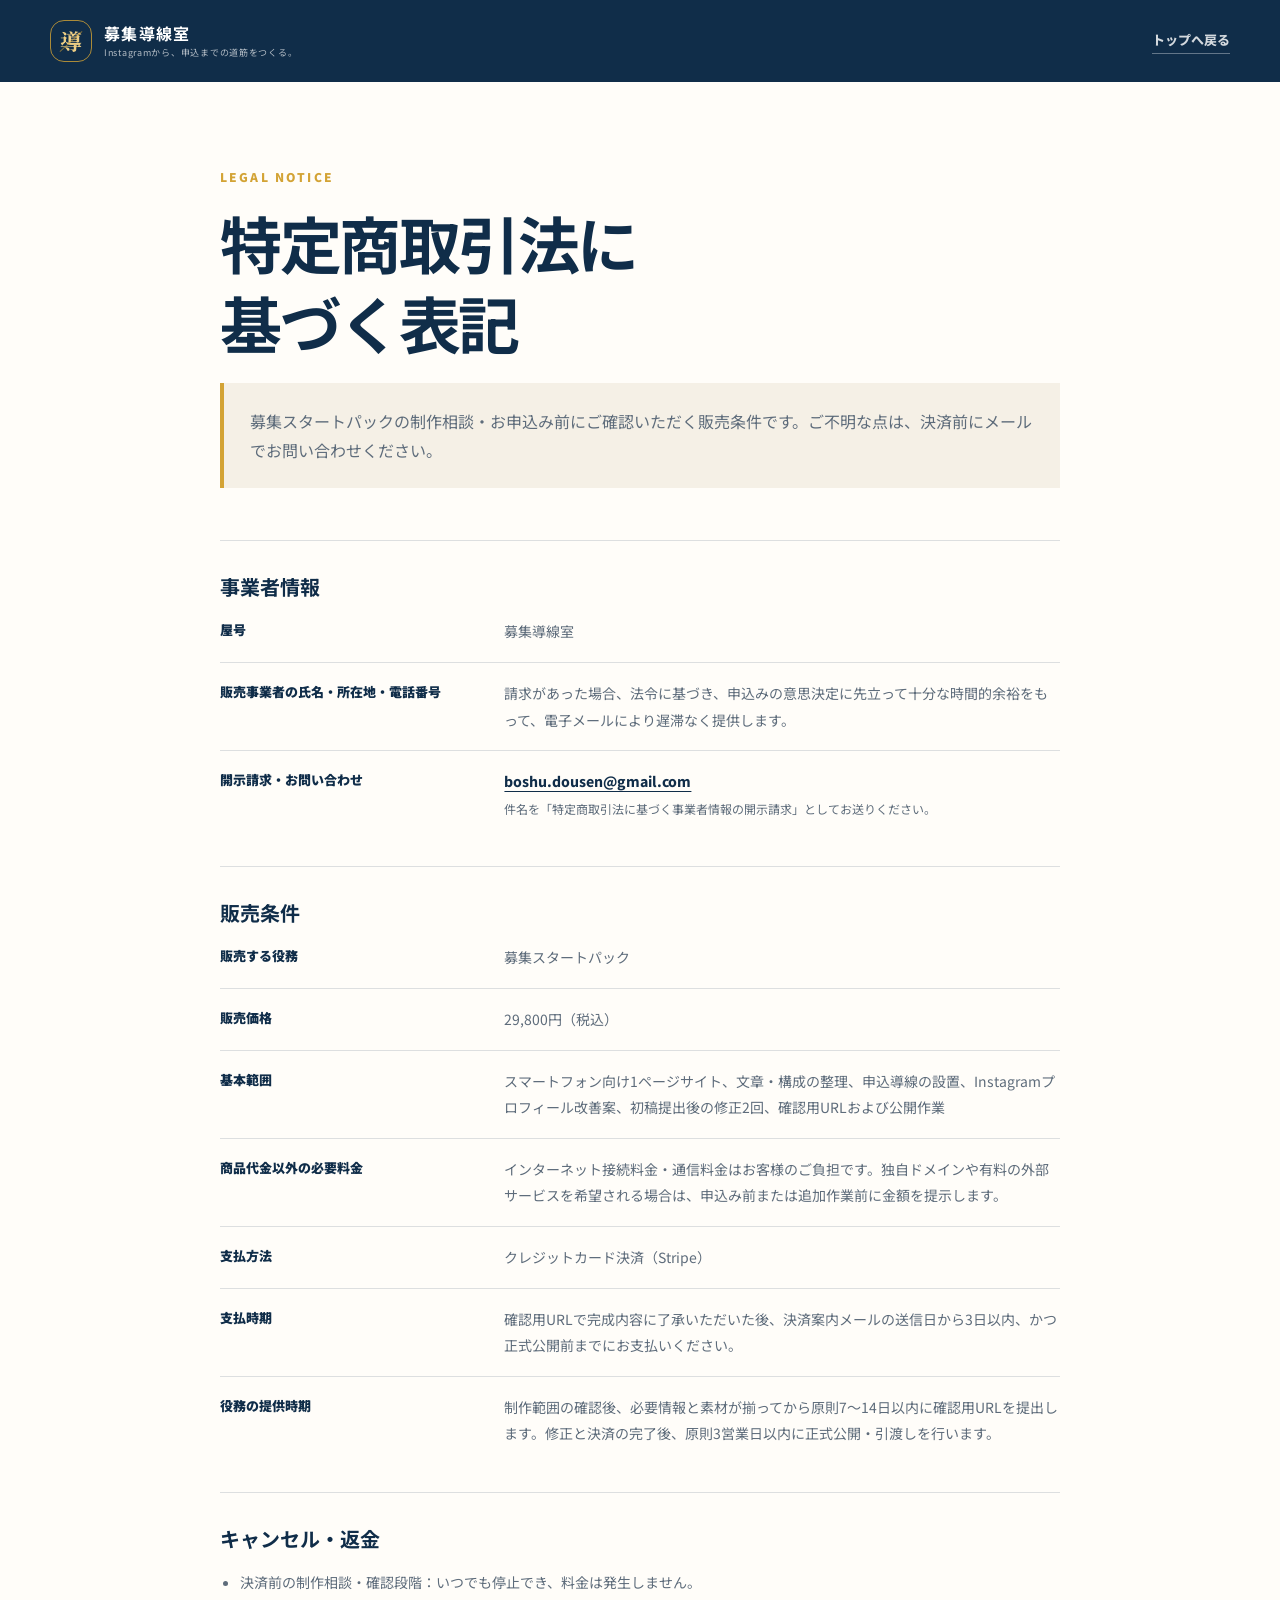
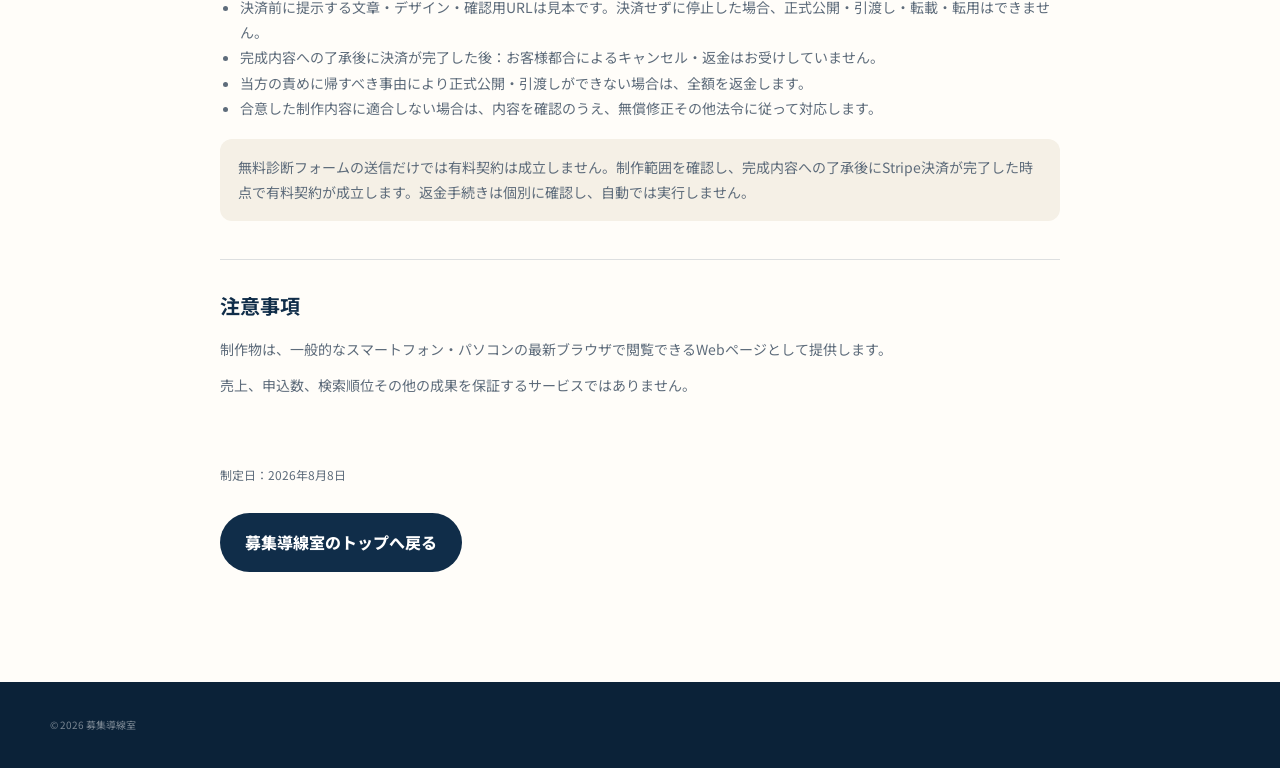
==== commit f377d082: "Move payment after completion approval" ====
--- a/legal.html
+++ b/legal.html
@@ -29,7 +29,7 @@
     <article class="wrap policy-article commerce-article">
       <p class="section-label">LEGAL NOTICE</p>
       <h1>特定商取引法に<br>基づく表記</h1>
-      <p class="policy-lead">募集スタートパックのお申込み前にご確認いただく販売条件です。ご不明な点は、決済前にメールでお問い合わせください。</p>
+      <p class="policy-lead">募集スタートパックの制作相談・お申込み前にご確認いただく販売条件です。ご不明な点は、決済前にメールでお問い合わせください。</p>
 
       <section>
         <h2>事業者情報</h2>
@@ -48,21 +48,21 @@
           <div><dt>基本範囲</dt><dd>スマートフォン向け1ページサイト、文章・構成の整理、申込導線の設置、Instagramプロフィール改善案、初稿提出後の修正2回、確認用URLおよび公開作業</dd></div>
           <div><dt>商品代金以外の必要料金</dt><dd>インターネット接続料金・通信料金はお客様のご負担です。独自ドメインや有料の外部サービスを希望される場合は、申込み前または追加作業前に金額を提示します。</dd></div>
           <div><dt>支払方法</dt><dd>クレジットカード決済（Stripe）</dd></div>
-          <div><dt>支払時期</dt><dd>申込み時にお支払いが確定します。</dd></div>
-          <div><dt>役務の提供時期</dt><dd>決済確認後、購入後フォームの回答と必要素材が揃ってから、原則7〜14日以内に初稿を提出します。確認・修正後に公開します。</dd></div>
+          <div><dt>支払時期</dt><dd>確認用URLで完成内容に了承いただいた後、決済案内メールの送信日から3日以内、かつ正式公開前までにお支払いください。</dd></div>
+          <div><dt>役務の提供時期</dt><dd>制作範囲の確認後、必要情報と素材が揃ってから原則7〜14日以内に確認用URLを提出します。修正と決済の完了後、原則3営業日以内に正式公開・引渡しを行います。</dd></div>
         </dl>
       </section>
 
       <section>
         <h2>キャンセル・返金</h2>
         <ul>
-          <li>制作開始のご案内前：全額を返金します。</li>
-          <li>制作開始のご案内後から初稿提出前：代金の50％を返金します。</li>
-          <li>初稿提出後：お客様都合によるキャンセル・返金はお受けしていません。</li>
-          <li>当方の責めに帰すべき事由によりサービスを提供できない場合は、未提供部分に応じて返金します。</li>
-          <li>合意した制作内容に適合しない場合は、内容を確認のうえ、無償修正など法令に従って対応します。</li>
+          <li>決済前の制作相談・確認段階：いつでも停止でき、料金は発生しません。</li>
+          <li>決済前に提示する文章・デザイン・確認用URLは見本です。決済せずに停止した場合、正式公開・引渡し・転載・転用はできません。</li>
+          <li>完成内容への了承後に決済が完了した後：お客様都合によるキャンセル・返金はお受けしていません。</li>
+          <li>当方の責めに帰すべき事由により正式公開・引渡しができない場合は、全額を返金します。</li>
+          <li>合意した制作内容に適合しない場合は、内容を確認のうえ、無償修正その他法令に従って対応します。</li>
         </ul>
-        <p class="commerce-note">制作開始とは、受付内容と必要素材を確認し、当方が「制作開始のご案内」をメールで送信した時点をいいます。返金手続きは個別に確認し、自動では実行しません。</p>
+        <p class="commerce-note">無料診断フォームの送信だけでは有料契約は成立しません。制作範囲を確認し、完成内容への了承後にStripe決済が完了した時点で有料契約が成立します。返金手続きは個別に確認し、自動では実行しません。</p>
       </section>
 
       <section>
